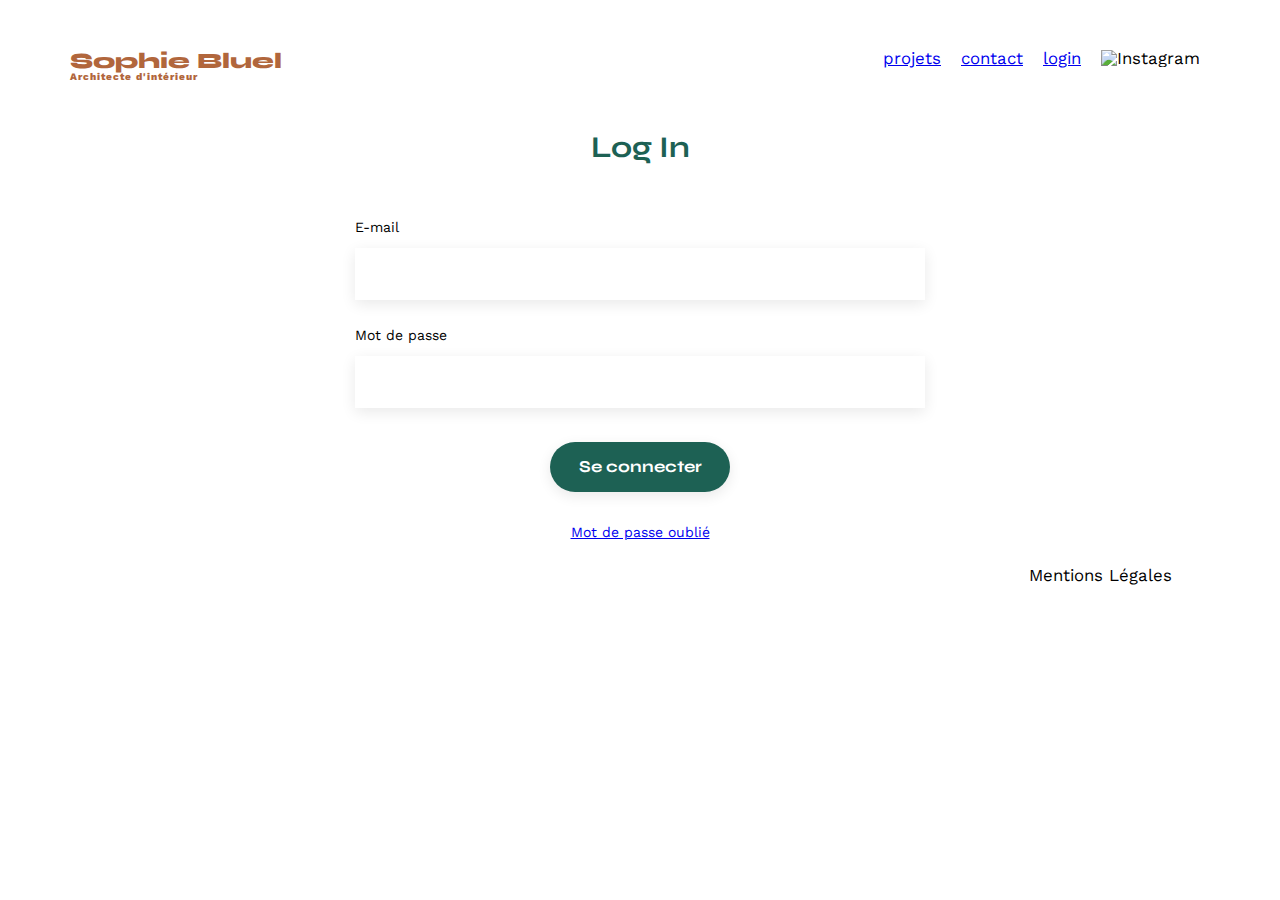
==== FrontEnd/login.html @ 6fe6573f "Ajout de la Page de Login : Nouveau fichier HTML et implémentation de ses class dans le style.css" ====
<!DOCTYPE html>
<html lang="fr">
<head>
	<meta charset="UTF-8">
	<title>Sophie Bluel - Architecte d'intérieur</title>
	<meta name="viewport" content="width=device-width, initial-scale=1.0">
	<link rel="preconnect" href="https://fonts.googleapis.com">
	<link rel="preconnect" href="https://fonts.gstatic.com" crossorigin>
	<link href="https://fonts.googleapis.com/css2?family=Syne:wght@700;800&family=Work+Sans&display=swap" rel="stylesheet">
	<meta name="description" content="">
	<link rel="stylesheet" href="./assets/style.css">
	<script src="./Javascript/app.js" defer></script>
</head>
<body>
<header>
	<h1>Sophie Bluel <span>Architecte d'intérieur</span></h1>
	<nav>
		<ul>
			<li><a href="index.html">projets</a></li>
			<li><a href="index.html">contact</a></li>
			<li><a href="login.html">login</a></li>
			<li><img src="./assets/icons/instagram.png" alt="Instagram"></li>
		</ul>
	</nav>
</header>
<main>
	<section id="login">
        <h2>Log In</h2>
        <form id="loginform" action="#" method="post">
          <label for="email">E-mail</label>
          <input type="email" name="email" id="email" required />
          <label for="password">Mot de passe</label>
          <input type="password" name="password" id="password" required />
          <input type="submit" value="Se connecter" id="submitButton" />
        </form>
        <p><a href="#">Mot de passe oublié</a></p>
    </section>
</main>

<footer>
	<nav>
		<ul>
			<li>Mentions Légales</li>
		</ul>
	</nav>
</footer>
</body>
</html>
---- FrontEnd/assets/style.css ----
/* http://meyerweb.com/eric/tools/css/reset/
   v2.0 | 20110126
   License: none (public domain)
*/

html, body, div, span, applet, object, iframe,
h1, h2, h3, h4, h5, h6, p, blockquote, pre,
a, abbr, acronym, address, big, cite, code,
del, dfn, em, img, ins, kbd, q, s, samp,
small, strike, strong, sub, sup, tt, var,
b, u, i, center,
dl, dt, dd, ol, ul, li,
fieldset, form, label, legend,
table, caption, tbody, tfoot, thead, tr, th, td,
article, aside, canvas, details, embed,
figure, figcaption, footer, header, hgroup,
menu, nav, output, ruby, section, summary,
time, mark, audio, video {
	margin: 0;
	padding: 0;
	border: 0;
	font-size: 100%;
	font: inherit;
	vertical-align: baseline;
}
/* HTML5 display-role reset for older browsers */
article, aside, details, figcaption, figure,
footer, header, hgroup, menu, nav, section {
	display: block;
}
body {
	line-height: 1;
}
ol, ul {
	list-style: none;
}
blockquote, q {
	quotes: none;
}
blockquote:before, blockquote:after,
q:before, q:after {
	content: '';
	content: none;
}
table {
	border-collapse: collapse;
	border-spacing: 0;
}
/** end reset css**/
body {
	max-width: 1140px;
	margin:auto;
	font-family: 'Work Sans' ;
	font-size: 14px;
}
header {
	display: flex;
	justify-content: space-between;
	margin: 50px 0
}
section {
	margin: 50px 0
}

h1{
	display: flex;
	flex-direction: column;
	font-family: 'Syne';
	font-size: 22px;
	font-weight: 800;
	color: #B1663C
}

h1 > span {
	font-family: 'Work Sans';
	font-size:10px;
	letter-spacing: 0.1em;
;
}

h2{
	font-family: 'Syne';
	font-weight: 700;
	font-size: 30px;
	color: #1D6154
}
nav ul {
	display: flex;
	align-items: center;
	list-style-type: none;

}
nav li {
	padding: 0 10px;
	font-size: 1.2em;
}

li:hover {
	color: #B1663C;
}
#introduction {
	display: flex;
	align-items: center;
}
#introduction figure {
	flex: 1
}
#introduction img {
	display: block;
	margin: auto;
	width: 80%;
}

#introduction article {
	flex: 1
}
#introduction h2 {
	margin-bottom: 1em;
}

#introduction p {
	margin-bottom: 0.5em;
}
#portfolio h2 {
	text-align: center;
	margin-bottom: 1em;
}
.div-container {
	min-width: 550px;
	width: 50%;
	display: flex;
	justify-content: space-evenly;
	margin: 35px auto;
}
.div-container > * {
	padding: 10px 20px;
	border: 1px solid #1D6154;
	border-radius: 25px;
	font-family: 'Syne';
	color: #1D6154;
	cursor: pointer;
}
.div-container > *:hover {
	background-color: #1D6154;
	color: white;
}
.gallery {
	width: 100%;
	display: grid;
	grid-template-columns: 1fr 1fr 1fr;
	grid-column-gap: 20px;
	grid-row-gap: 20px;
}

.gallery img {
	width: 100%;

}
#contact, 
#login {
	width: 50%;
margin: auto;
}
#contact > *, 
#login > * {
	text-align: center;

}
#contact, #login h2{
	margin-bottom: 20px;
}
#contact, #login form {
	text-align: left;
	margin-top:30px;
	display: flex;
	flex-direction: column;
}

#contact, #login input {
	height: 50px;
	font-size: 1.2em;
	border: none;
	box-shadow: 0px 4px 14px rgba(0, 0, 0, 0.09);
}
#contact, #login label {
	margin: 2em 0 1em 0;
}
#contact, #login textarea {
	border: none;
	box-shadow: 0px 4px 14px rgba(0, 0, 0, 0.09);
}

input[type="submit"]{
	font-family: 'Syne';
	font-weight: 700;
	color: white;
	background-color: #1D6154;
	margin : 2em auto ;
	width: 180px;
	text-align: center;
	border-radius: 60px ;
}

footer nav ul {
	display: flex;
	justify-content: flex-end;
	margin: 2em
}
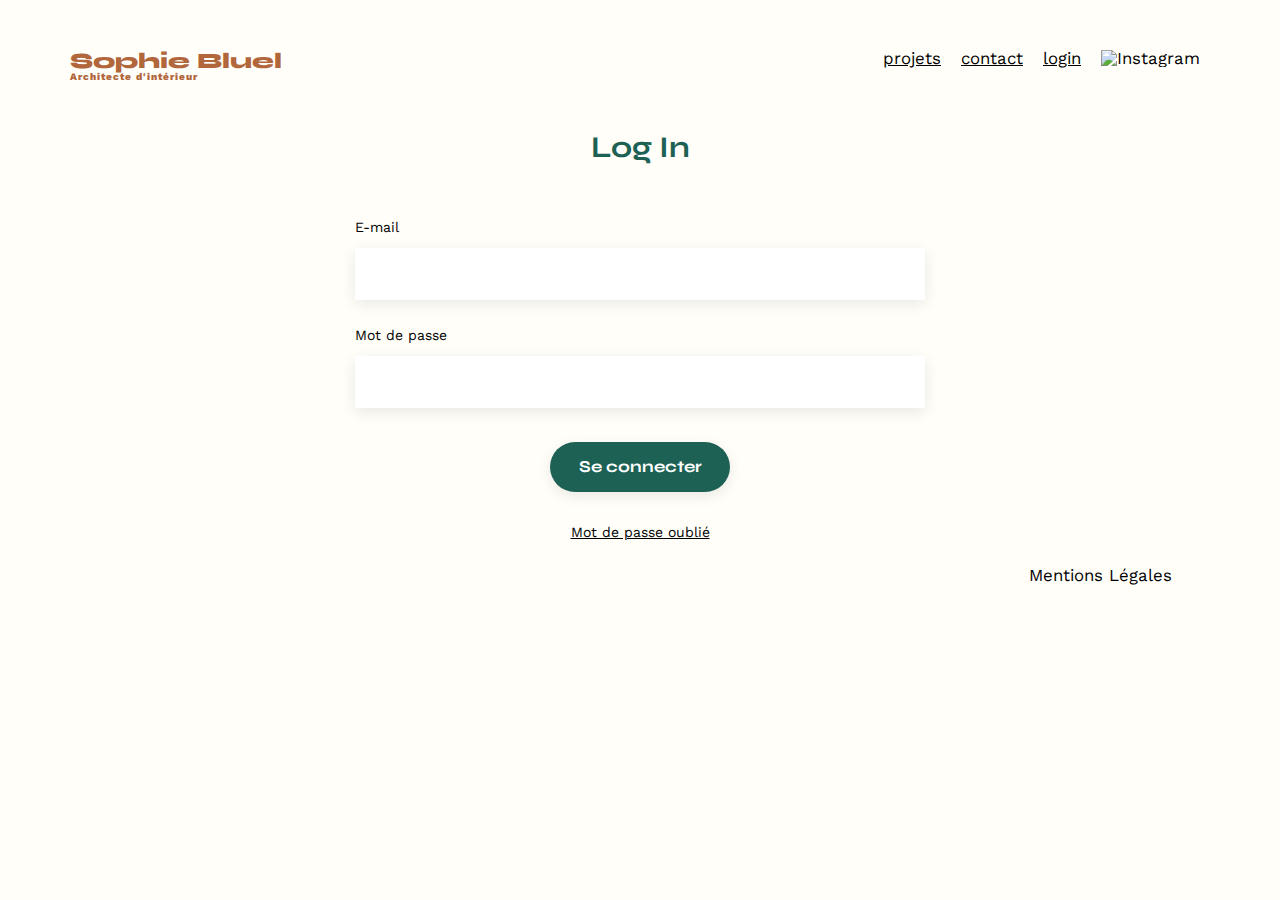
==== commit a46ded7d: "Création du fichier login.js pour connecter les données backend liées à l'authentification" ====
--- a/FrontEnd/login.html
+++ b/FrontEnd/login.html
@@ -9,7 +9,7 @@
 	<link href="https://fonts.googleapis.com/css2?family=Syne:wght@700;800&family=Work+Sans&display=swap" rel="stylesheet">
 	<meta name="description" content="">
 	<link rel="stylesheet" href="./assets/style.css">
-	<script src="./Javascript/app.js" defer></script>
+	<script src="./Javascript/login.js" defer></script>
 </head>
 <body>
 <header>
--- a/FrontEnd/assets/style.css
+++ b/FrontEnd/assets/style.css
@@ -23,6 +23,12 @@
 	font: inherit;
 	vertical-align: baseline;
 }
+a {
+	color: black;
+}
+a:visited{
+	color: black;
+}
 /* HTML5 display-role reset for older browsers */
 article, aside, details, figcaption, figure,
 footer, header, hgroup, menu, nav, section {
@@ -30,6 +36,7 @@
 }
 body {
 	line-height: 1;
+	background-color:  #fffef8; ;
 }
 ol, ul {
 	list-style: none;
@@ -166,26 +173,31 @@
 	text-align: center;
 
 }
-#contact, #login h2{
+#contact h2,
+#login h2{
 	margin-bottom: 20px;
 }
-#contact, #login form {
+#contact form,
+#login form {
 	text-align: left;
 	margin-top:30px;
 	display: flex;
 	flex-direction: column;
 }
 
-#contact, #login input {
+#contact input,
+#login input {
 	height: 50px;
 	font-size: 1.2em;
 	border: none;
 	box-shadow: 0px 4px 14px rgba(0, 0, 0, 0.09);
 }
-#contact, #login label {
+#contact label,
+#login label {
 	margin: 2em 0 1em 0;
 }
-#contact, #login textarea {
+#contact textarea,
+#login textarea {
 	border: none;
 	box-shadow: 0px 4px 14px rgba(0, 0, 0, 0.09);
 }
@@ -200,7 +212,6 @@
 	text-align: center;
 	border-radius: 60px ;
 }
-
 footer nav ul {
 	display: flex;
 	justify-content: flex-end;
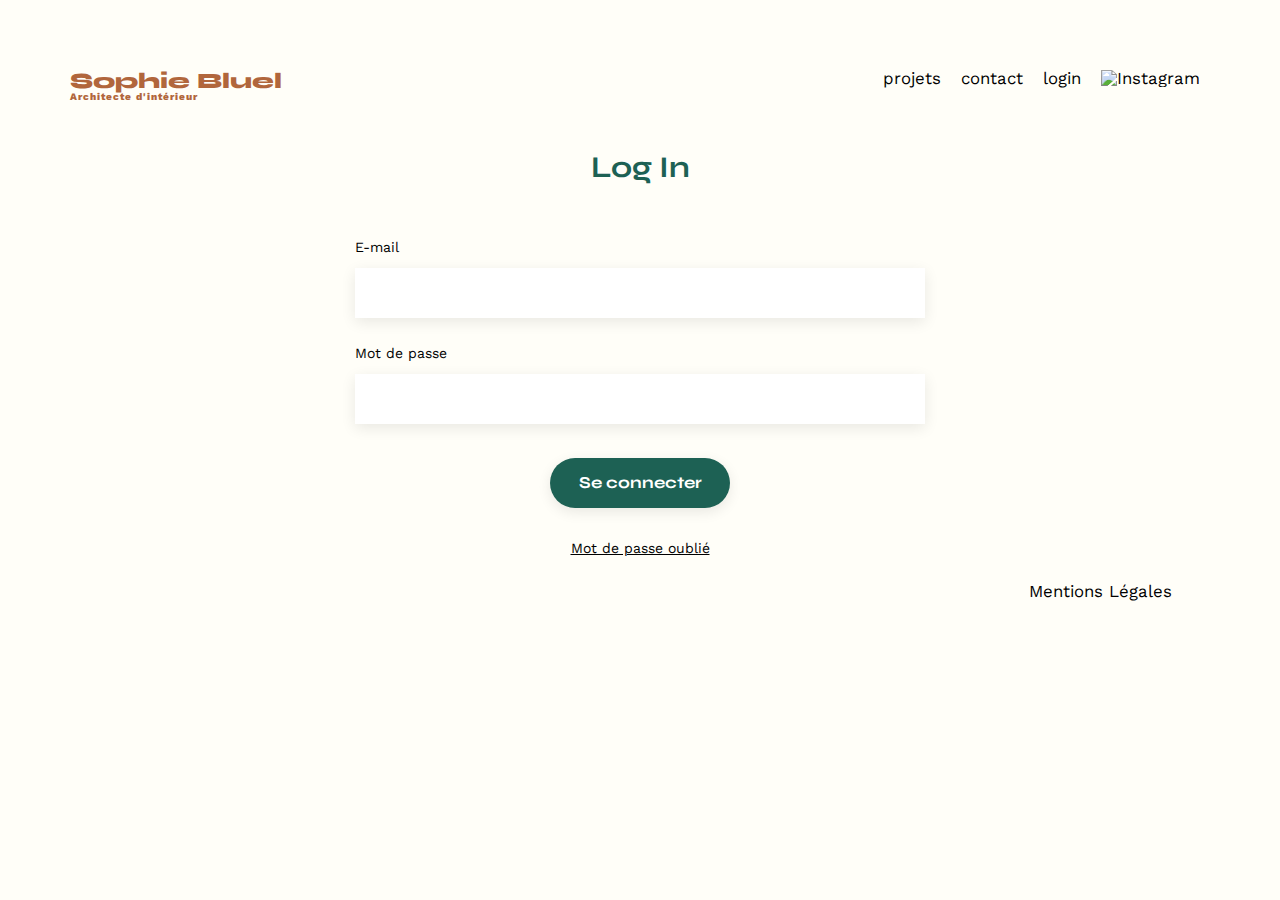
==== commit 3f2ca905: "Suppression de la barre de filtres en mode admin / Titre des travaux dans la modal 1 supprimée / Bou" ====
--- a/FrontEnd/login.html
+++ b/FrontEnd/login.html
@@ -31,7 +31,7 @@
           <input type="email" name="email" id="email" required />
           <label for="password">Mot de passe</label>
           <input type="password" name="password" id="password" required />
-          <input type="submit" value="Se connecter" id="submitButton" />
+          <input type="submit" value="Se connecter" id="submitButton" class="login-button" />
         </form>
         <p><a href="#">Mot de passe oublié</a></p>
     </section>
--- a/FrontEnd/assets/style.css
+++ b/FrontEnd/assets/style.css
@@ -1,7 +1,23 @@
+.container {
+    display: flex;
+    align-items: center; /* Centre verticalement les éléments */
+	justify-content: center;
+}
+
+.container h2 {
+    text-align: center; /* Centre le texte à l'intérieur de h2 */
+}
+
+.container p {
+    margin-left: 10px; /* Ajuste l'espace entre h2 et p selon vos besoins */
+}
 /* http://meyerweb.com/eric/tools/css/reset/
    v2.0 | 20110126
    License: none (public domain)
 */
+* {
+	box-sizing: border-box;
+}
 
 html, body, div, span, applet, object, iframe,
 h1, h2, h3, h4, h5, h6, p, blockquote, pre,
@@ -25,8 +41,9 @@
 }
 a {
 	color: black;
-}
-a:visited{
+	text-decoration: none;
+}
+a:visited {
 	color: black;
 }
 /* HTML5 display-role reset for older browsers */
@@ -36,7 +53,7 @@
 }
 body {
 	line-height: 1;
-	background-color:  #fffef8; ;
+	background-color: #FFFEF8;
 }
 ol, ul {
 	list-style: none;
@@ -59,6 +76,7 @@
 	margin:auto;
 	font-family: 'Work Sans' ;
 	font-size: 14px;
+	margin-top: 70px;
 }
 header {
 	display: flex;
@@ -130,14 +148,18 @@
 }
 #portfolio h2 {
 	text-align: center;
-	margin-bottom: 1em;
-}
+}
+
+.js-modal-2 {
+	padding-top: 10px;
+}
+
 .div-container {
-	min-width: 550px;
+    min-width: 550px;
 	width: 50%;
-	display: flex;
-	justify-content: space-evenly;
-	margin: 35px auto;
+    display: flex;
+    justify-content: space-evenly;
+    margin: 35px auto;
 }
 .div-container > * {
 	padding: 10px 20px;
@@ -147,7 +169,12 @@
 	color: #1D6154;
 	cursor: pointer;
 }
-.div-container > *:hover {
+.div-container > *:hover{
+	background-color: #1D6154;
+	color: white;
+}
+
+.active-filter {
 	background-color: #1D6154;
 	color: white;
 }
@@ -161,7 +188,192 @@
 
 .gallery img {
 	width: 100%;
-
+	height: 500px;
+    overflow: hidden;
+	object-fit: cover;
+}
+
+.close-button-container{
+    display: flex;
+    justify-content: flex-end;
+}
+.modal-buttons-container{
+	display: flex;
+    justify-content: space-between;
+}
+
+
+.projets-title {
+	margin-bottom: 0;
+}
+
+.projet-container {
+    display: flex;
+    justify-content: center; /* Pour aligner verticalement les éléments */
+    gap: 10px; /* Pour ajouter un espace entre les éléments, si nécessaire */
+}
+
+.projet-container p {
+	cursor: pointer;
+}
+
+
+.js-modal-close {
+    border: none;
+    background-color: white;
+    font-size: 18px;
+	cursor: pointer;
+}
+.js-modal-back {
+	border: none;
+    background-color: white;
+    font-size: 18px;
+	cursor: pointer;
+}
+.modal-wrapper h3 {
+    font-size: 18px;
+    text-align: center;
+    display: block;
+    margin-bottom: 40px;
+}
+.modal-gallery {
+    width: 100%;
+    display: grid;
+    grid-template-columns: repeat(5, 1fr);
+    grid-column-gap: 15px;
+    grid-row-gap: 15px;
+    margin-bottom: 30px;
+}
+.modal-gallery img {
+    width: 100%;
+    height: 150px;
+    object-fit: cover;
+}
+.modal-gallery figcaption {
+    display: none;
+}
+.modal-wrapper hr {
+    margin-top: 30px;
+	width: 100%;
+}
+.modal-button-container{
+    display: flex;
+    justify-content: center;
+}
+.add-photo-button {
+    padding: 10px 20px;
+    margin-top: 10px;
+    border: 1px solid #1D6154;
+    border-radius: 25px;
+    font-family: 'Syne';
+    color: white;
+    cursor: pointer;
+    background-color: #1D6154;
+    width: 250px;
+}
+.image-container {
+    position: relative;
+    display: inline-block;
+}
+
+.image-container img {
+    display: block;
+}
+
+.image-container .overlay-icon {
+    position: absolute;
+    top: 6px; /* Ajustez cette valeur pour placer l'icône en fonction de vos besoins */
+    right: 6px; /* Ajustez cette valeur pour placer l'icône en fonction de vos besoins */
+    font-size: 16px; /* Ajustez cette valeur pour la taille de l'icône */
+    cursor: pointer;
+    background-color: black;
+    color: white;
+    padding: 4px;
+    border-radius: 10%;
+}
+.form {
+	width: 50%;
+	margin: auto;
+}
+.form > * {
+	text-align: center;
+	
+}
+.form h2{
+	margin-bottom: 20px;
+}
+.form form {
+	text-align: left;
+	margin-top:30px;
+	display: flex;
+	flex-direction: column;
+}
+
+.form input {
+	height: 50px;
+	font-size: 1.2em;
+	border: none;
+	box-shadow: 0px 4px 14px rgba(0, 0, 0, 0.09);
+}
+
+.form select {
+	height: 50px;
+	font-size: 1.2em;
+	border: none;
+	box-shadow: 0px 4px 14px rgba(0, 0, 0, 0.09);
+}
+
+.form label {
+	margin: 2em 0 1em 0;
+}
+.form textarea {
+	border: none;
+	box-shadow: 0px 4px 14px rgba(0, 0, 0, 0.09);
+}
+.add-photo-form {
+	width: 70%;
+}
+input[type="submit"] {
+    font-family: 'Syne';
+    font-weight: 700;
+    color: white;
+    margin: 2em auto;
+    width: 180px;
+    text-align: center;
+    border-radius: 60px;
+    transition: background-color 0.3s ease;
+}
+
+/* Style spécifique pour le bouton de connexion */
+.login-button {
+    background-color: #1D6154;
+    cursor: pointer;
+}
+
+.login-button:hover {
+    background-color: #0E2F28;
+}
+
+/* Styles spécifiques au formulaire d'ajout de photo */
+.add-photo-form input[type="submit"] {
+    background-color: #A7A7A7;
+    cursor: not-allowed;
+    transition: background-color 0.3s ease;
+}
+
+.add-photo-form input[type="submit"].active {
+    background-color: #1D6154;
+    cursor: pointer;
+}
+
+.add-photo-form input[type="submit"].active:hover {
+    background-color: #0E2F28;
+}
+
+footer nav ul {
+	display: flex;
+	justify-content: flex-end;
+	margin: 2em
 }
 #contact, 
 #login {
@@ -201,20 +413,122 @@
 	border: none;
 	box-shadow: 0px 4px 14px rgba(0, 0, 0, 0.09);
 }
-
-input[type="submit"]{
-	font-family: 'Syne';
-	font-weight: 700;
+.error-login {
+	background-color: #B84947;
 	color: white;
-	background-color: #1D6154;
-	margin : 2em auto ;
-	width: 180px;
+	display: flex;
+	justify-content: center;
+	padding: 10px;
+}
+
+.edit {
+	background-color: black;
+	color: white;
+	height: 50px;
+	display: flex;
+	justify-content: center;
+	align-items: center;
+	width: 100vw; /* Utilisez 100vw pour la largeur complète de la fenêtre */
+	position: absolute; /* Positionnement absolu pour sortir du flux */
+	left: 0; /* Alignez à gauche de la fenêtre */
+	top: 0; /* Positionnez en haut, ajustez si nécessaire */
+}
+
+.edit a {
+	color: white;
+}
+.edit a:visited {
+	color: white;
+}
+
+/* modal */
+
+.modal {
+	position: fixed;
+	display: flex;
+	align-items: center;
+	justify-content: center;
+	top: 0;
+	left: 0;
+	width: 100%;
+	height: 100%;
+	background: rgba(0, 0,0,0.8);
+}
+
+.modal-wrapper {
+	overflow: auto;
+	width: 600px;
+	max-width: calc(100vh - 20px);
+	max-height: calc(100vh - 20px);
+	padding: 20px;
+	background-color: white;
+	border-radius: 10px;
+}
+
+.file-section {
+	background-color: #E8F1F6;
+	display: flex;
+	flex-direction: column;
+	align-items: center;
+	padding: 10px;
+}
+
+.file-section label {
+	padding: 10px 20px;
+    margin-top: 10px;
+    border-radius: 25px;
+    font-family: 'Syne';
+    color: white;
+    cursor: pointer;
+    background-color: #B9C5CC;
+	color: #306685;
+    width: 170px;
 	text-align: center;
-	border-radius: 60px ;
-}
-footer nav ul {
-	display: flex;
-	justify-content: flex-end;
-	margin: 2em
-}
-
+}
+
+.fa-image {
+	color: #B9C5CC;
+	font-size: 50px;
+	margin-top: 5px;
+}
+
+#photo-container {
+	width: 80%;
+}
+#photo-container img {
+	width: 100%;
+}
+
+.success-message {
+    background-color: #4CAF50;
+    color: #fff;
+    padding: 10px 20px;
+    border-radius: 5px;
+    text-align: center;
+    margin-top: 10px;
+    animation: fadeOut 3s forwards;
+}
+
+@keyframes fadeOut {
+    from { opacity: 1; }
+    to { opacity: 0; }
+}
+
+.submit-button {
+    background-color: #A7A7A7;
+    cursor: not-allowed;
+    transition: background-color 0.3s ease;
+}
+
+.submit-button.active {
+    background-color: #1D6154;
+    cursor: pointer;
+}
+
+.submit-button.active:hover {
+    background-color: #0E2F28;
+}
+
+#login p a {
+    text-decoration: underline;
+}
